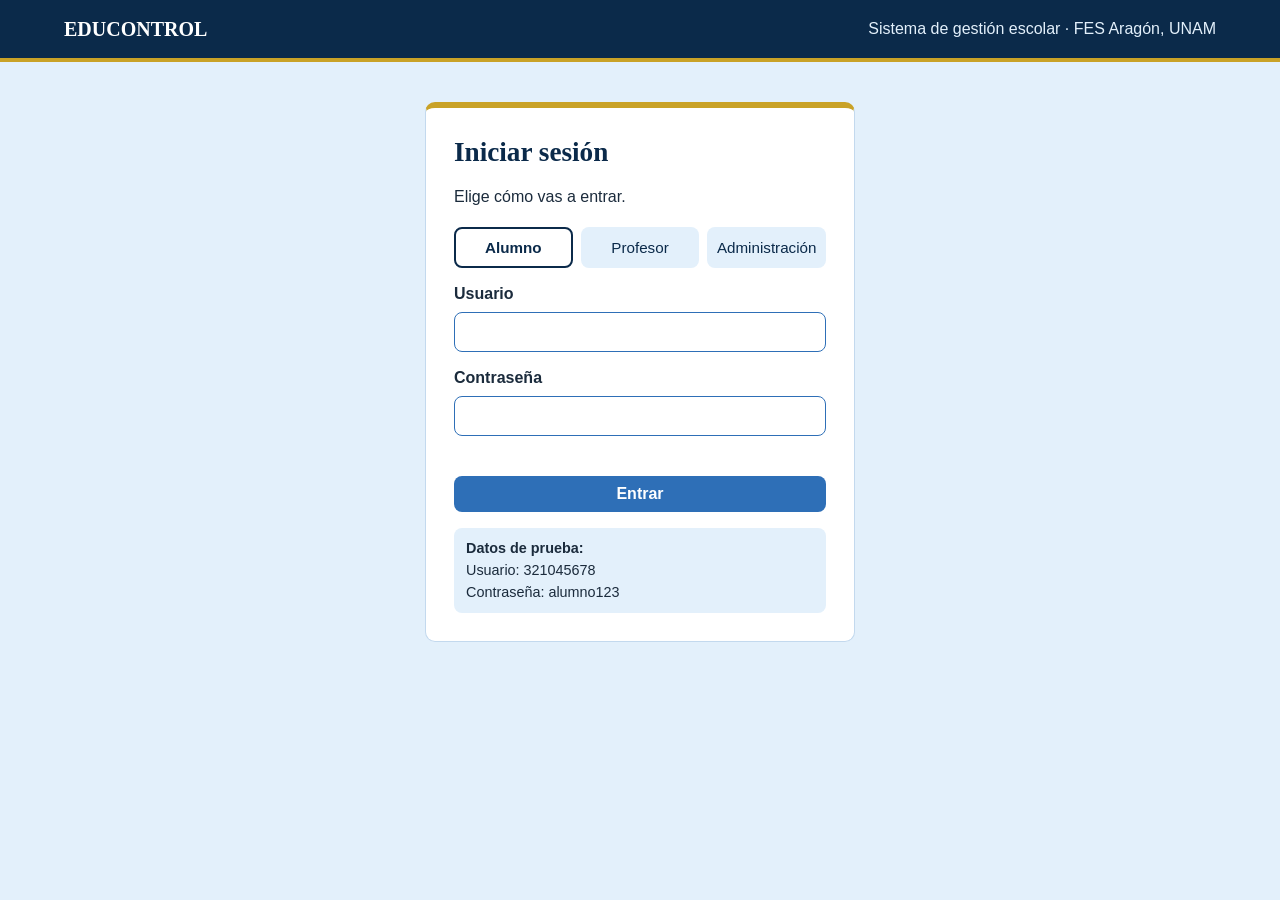
==== index.html @ aebd2494 "Add files via upload" ====
<!DOCTYPE html>
<html lang="es">
<head>
  <meta charset="UTF-8">
  <meta name="viewport" content="width=device-width, initial-scale=1">
  <title>EDUCONTROL – FES Aragón</title>
  <link rel="stylesheet" href="style.css">
</head>
<body>
  <header class="barra">
    <strong>EDUCONTROL</strong>
    <span>Sistema de gestión escolar · FES Aragón, UNAM</span>
  </header>

  <main>
    <form class="login" id="formLogin" novalidate>
      <h1>Iniciar sesión</h1>
      <p>Elige cómo vas a entrar.</p>

      <div class="roles" id="roles">
        <button type="button" data-rol="alumno" class="activo">Alumno</button>
        <button type="button" data-rol="profesor">Profesor</button>
        <button type="button" data-rol="admin">Administración</button>
      </div>

      <label for="usuario">Usuario</label>
      <input id="usuario" type="text" autocomplete="off">

      <label for="clave">Contraseña</label>
      <input id="clave" type="password">

      <p class="error" id="error"></p>
      <button class="boton" type="submit">Entrar</button>

      <div class="ayuda" id="ayuda"></div>
    </form>
  </main>

  <script src="datos.js"></script>
  <script src="login.js"></script>
</body>
</html>
---- style.css ----
:root {
  --marino: #0b2a4a;
  --dorado: #c9a227;
  --claro: #e3f0fb;
  --blanco: #ffffff;
  --azul: #2e6fb7;
  --texto: #1b2b3c;
  --ok: #1f7a4d;
  --alerta: #b3261e;
}

* { box-sizing: border-box; }

body {
  margin: 0;
  font-family: "Segoe UI", Arial, sans-serif;
  color: var(--texto);
  background: var(--claro);
  line-height: 1.5;
}

h1, h2, h3 { font-family: Georgia, "Times New Roman", serif; color: var(--marino); line-height: 1.2; }

/* Barra superior */
.barra {
  display: flex; justify-content: space-between; align-items: center; flex-wrap: wrap; gap: 8px;
  padding: 14px 5%;
  background: var(--marino);
  border-bottom: 4px solid var(--dorado);
  color: var(--claro);
}
.barra strong { color: var(--blanco); font-family: Georgia, serif; font-size: 1.25rem; }
.barra button { background: none; border: 1px solid var(--claro); color: var(--claro); padding: 6px 14px; border-radius: 6px; cursor: pointer; font-size: 0.95rem; }
.barra button:hover { background: var(--claro); color: var(--marino); }

/* Pestañas */
.pestanas { display: flex; flex-wrap: wrap; gap: 6px; padding: 14px 5% 0; }
.pestanas button {
  background: var(--blanco); color: var(--marino);
  border: 1px solid #c3d9ee; border-bottom: 0;
  padding: 10px 18px; border-radius: 8px 8px 0 0;
  font-size: 1rem; cursor: pointer;
}
.pestanas button.activa { background: var(--marino); color: var(--blanco); font-weight: 600; }

main { padding: 0 5% 50px; }
.panel { display: none; background: var(--blanco); padding: 26px; border: 1px solid #c3d9ee; border-radius: 0 10px 10px 10px; }
.panel.activo { display: block; }
.panel h2 { margin-top: 0; }

/* Tarjetas de resumen */
.tarjetas { display: grid; grid-template-columns: repeat(auto-fit, minmax(190px, 1fr)); gap: 14px; margin: 16px 0; }
.tarjetas div { background: var(--claro); border-left: 5px solid var(--dorado); padding: 14px 16px; border-radius: 8px; }
.tarjetas strong { display: block; font-size: 1.6rem; color: var(--marino); }

/* Tablas */
.tabla-caja { overflow-x: auto; }
table { width: 100%; border-collapse: collapse; }
th, td { padding: 10px 12px; text-align: left; border-bottom: 1px solid #d4e4f3; }
th { background: var(--marino); color: var(--blanco); white-space: nowrap; }

/* Tareas */
.lista { list-style: none; padding: 0; margin: 0; }
.lista li { display: flex; justify-content: space-between; align-items: center; flex-wrap: wrap; gap: 10px; padding: 14px; border: 1px solid #d4e4f3; border-radius: 8px; margin-bottom: 10px; }
.lista small { display: block; color: #4a5d70; }
.etiqueta { padding: 3px 10px; border-radius: 12px; font-size: 0.85rem; font-weight: 600; }
.pendiente { background: #fdecea; color: var(--alerta); }
.entregada { background: #e3f4ea; color: var(--ok); }
.boton { background: var(--azul); color: var(--blanco); border: 0; border-radius: 8px; padding: 9px 18px; font-size: 1rem; font-weight: 600; cursor: pointer; }
.boton:hover { background: #245c9a; }

/* Inicio de sesión */
.login { max-width: 430px; margin: 40px auto; background: var(--blanco); border: 1px solid #c3d9ee; border-top: 6px solid var(--dorado); border-radius: 10px; padding: 28px; }
.login h1 { margin: 0 0 6px; font-size: 1.7rem; }
.roles { display: flex; gap: 8px; margin: 18px 0 4px; }
.roles button { flex: 1; padding: 10px 4px; background: var(--claro); color: var(--marino); border: 2px solid transparent; border-radius: 8px; font-size: 0.95rem; cursor: pointer; }
.roles button.activo { border-color: var(--marino); font-weight: 700; background: var(--blanco); }
label { display: block; margin-top: 14px; font-weight: 600; }
input { width: 100%; padding: 10px 12px; margin-top: 6px; border: 1px solid var(--azul); border-radius: 8px; font-size: 1rem; }
.error { color: var(--alerta); min-height: 1.3em; margin: 8px 0 0; }
.ayuda { background: var(--claro); padding: 10px 12px; border-radius: 8px; font-size: 0.9rem; margin-top: 16px; }
.login .boton { width: 100%; margin-top: 12px; }

:focus-visible { outline: 3px solid var(--azul); outline-offset: 2px; }

/* Formularios dentro de los paneles */
.formulario { display: grid; grid-template-columns: repeat(auto-fit, minmax(190px, 1fr)); gap: 12px; align-items: end; margin-bottom: 18px; }
.formulario label { margin-top: 0; }
select { width: 100%; padding: 10px 12px; margin-top: 6px; border: 1px solid var(--azul); border-radius: 8px; font-size: 1rem; background: var(--blanco); }
input[type="checkbox"] { width: auto; margin: 0; transform: scale(1.3); }
td input[type="number"] { width: 90px; margin: 0; padding: 6px 8px; }
.mensaje { margin: 10px 0; font-weight: 600; min-height: 1.4em; }
.mensaje.ok { color: var(--ok); }
.mensaje.mal { color: var(--alerta); }
.chico { background: var(--alerta); padding: 6px 12px; font-size: 0.9rem; }
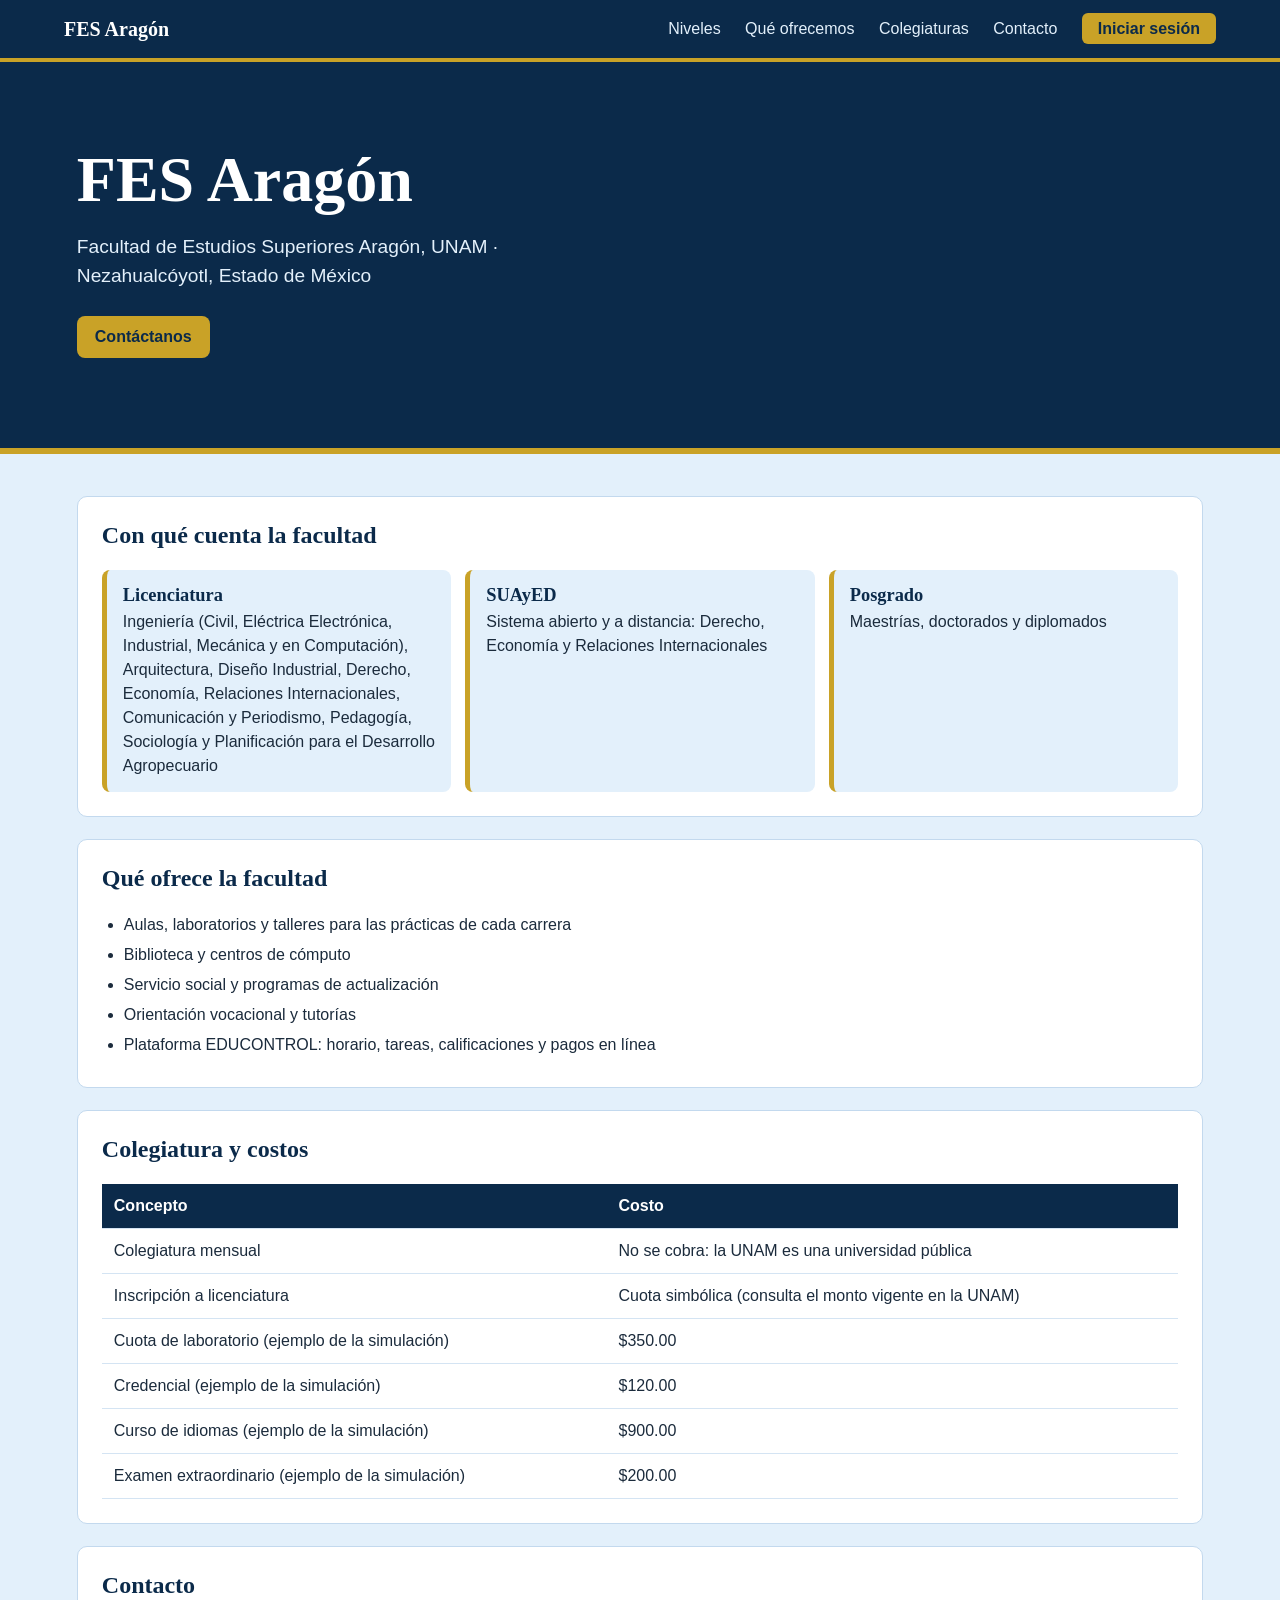
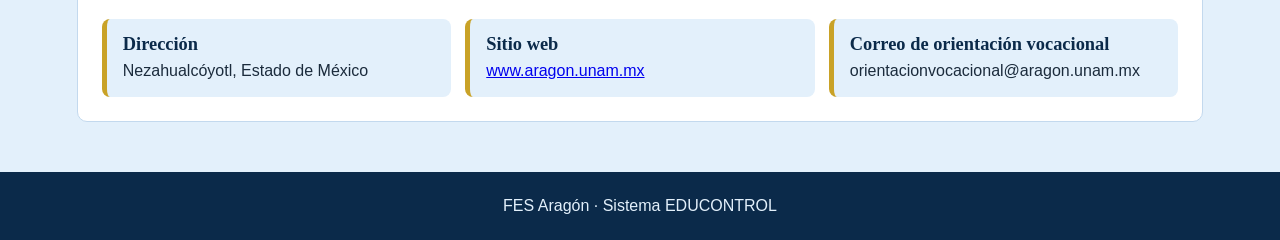
==== commit c734cc05: "Add files via upload" ====
--- a/index.html
+++ b/index.html
@@ -3,40 +3,83 @@
 <head>
   <meta charset="UTF-8">
   <meta name="viewport" content="width=device-width, initial-scale=1">
-  <title>EDUCONTROL – FES Aragón</title>
+  <title>FES Aragón</title>
   <link rel="stylesheet" href="style.css">
 </head>
 <body>
   <header class="barra">
-    <strong>EDUCONTROL</strong>
-    <span>Sistema de gestión escolar · FES Aragón, UNAM</span>
+    <strong id="nombreBarra"></strong>
+    <nav class="enlaces">
+      <a href="#niveles">Niveles</a>
+      <a href="#ofrece">Qué ofrecemos</a>
+      <a href="#colegiaturas">Colegiaturas</a>
+      <a href="#contacto">Contacto</a>
+      <a class="entrar" href="login.html">Iniciar sesión</a>
+    </nav>
   </header>
 
-  <main>
-    <form class="login" id="formLogin" novalidate>
-      <h1>Iniciar sesión</h1>
-      <p>Elige cómo vas a entrar.</p>
+  <section class="portada">
+    <h1 id="nombrePortada"></h1>
+    <p id="lema"></p>
+    <a class="boton" href="#contacto">Contáctanos</a>
+  </section>
 
-      <div class="roles" id="roles">
-        <button type="button" data-rol="alumno" class="activo">Alumno</button>
-        <button type="button" data-rol="profesor">Profesor</button>
-        <button type="button" data-rol="admin">Administración</button>
+  <main class="inicio">
+    <section id="niveles">
+      <h2>Con qué cuenta la facultad</h2>
+      <div class="cuadros" id="cuadroNiveles"></div>
+    </section>
+
+    <section id="ofrece">
+      <h2>Qué ofrece la facultad</h2>
+      <ul class="viñetas" id="listaOfrece"></ul>
+    </section>
+
+    <section id="colegiaturas">
+      <h2>Colegiatura y costos</h2>
+      <div class="tabla-caja">
+        <table>
+          <thead><tr><th>Concepto</th><th>Costo</th></tr></thead>
+          <tbody id="tablaPrecios"></tbody>
+        </table>
       </div>
+    </section>
 
-      <label for="usuario">Usuario</label>
-      <input id="usuario" type="text" autocomplete="off">
-
-      <label for="clave">Contraseña</label>
-      <input id="clave" type="password">
-
-      <p class="error" id="error"></p>
-      <button class="boton" type="submit">Entrar</button>
-
-      <div class="ayuda" id="ayuda"></div>
-    </form>
+    <section id="contacto">
+      <h2>Contacto</h2>
+      <div class="cuadros" id="cuadroContacto"></div>
+    </section>
   </main>
 
+  <footer class="pie"><p id="pie"></p></footer>
+
   <script src="datos.js"></script>
-  <script src="login.js"></script>
+  <script>
+    // Llena la página con los datos de ESCUELA (datos.js)
+    document.title = ESCUELA.nombre;
+    document.getElementById("nombreBarra").textContent = ESCUELA.nombre;
+    document.getElementById("nombrePortada").textContent = ESCUELA.nombre;
+    document.getElementById("lema").textContent = ESCUELA.lema;
+    document.getElementById("pie").textContent = ESCUELA.nombre + " · Sistema EDUCONTROL";
+
+    ESCUELA.niveles.forEach(function (n) {
+      document.getElementById("cuadroNiveles").innerHTML +=
+        "<div><h3>" + n.nombre + "</h3><p>" + n.detalle + "</p></div>";
+    });
+
+    ESCUELA.costos.forEach(function (c) {
+      document.getElementById("tablaPrecios").innerHTML += "<tr><td>" + c.concepto + "</td><td>" + c.costo + "</td></tr>";
+    });
+
+    ESCUELA.ofrece.forEach(function (texto) {
+      document.getElementById("listaOfrece").innerHTML += "<li>" + texto + "</li>";
+    });
+
+    const c = ESCUELA.contacto;
+    document.getElementById("cuadroContacto").innerHTML =
+      "<div><h3>Dirección</h3><p>" + c.direccion + "</p></div>" +
+      '<div><h3>Sitio web</h3><p><a href="' + c.sitio + '">' + c.sitio.replace("https://", "") + "</a></p></div>" +
+      "<div><h3>Correo de orientación vocacional</h3><p>" + c.correo + "</p></div>";
+  </script>
 </body>
 </html>
--- a/style.css
+++ b/style.css
@@ -93,3 +93,37 @@
 .mensaje.ok { color: var(--ok); }
 .mensaje.mal { color: var(--alerta); }
 .chico { background: var(--alerta); padding: 6px 12px; font-size: 0.9rem; }
+
+/* ===== Página de inicio (presentación de la escuela) ===== */
+.enlaces a { color: var(--claro); margin-left: 20px; text-decoration: none; }
+.enlaces a:hover { color: var(--blanco); text-decoration: underline; }
+.enlaces .entrar { background: var(--dorado); color: var(--marino); padding: 7px 16px; border-radius: 6px; font-weight: 600; }
+.enlaces .entrar:hover { text-decoration: none; background: #dcb83a; color: var(--marino); }
+.volver { color: var(--claro); text-decoration: none; }
+.volver:hover { text-decoration: underline; color: var(--blanco); }
+
+.portada { background: var(--marino); color: var(--claro); padding: 80px 6% 90px; border-bottom: 6px solid var(--dorado); }
+.portada h1 { color: var(--blanco); font-size: clamp(2.2rem, 6vw, 4rem); margin: 0 0 14px; }
+.portada p { font-size: 1.2rem; max-width: 46ch; margin: 0 0 26px; }
+.portada .boton { background: var(--dorado); color: var(--marino); text-decoration: none; display: inline-block; }
+
+.inicio { padding: 20px 6% 50px; }
+.inicio section { background: var(--blanco); border: 1px solid #c3d9ee; border-radius: 10px; padding: 24px; margin-top: 22px; }
+.inicio h2 { margin-top: 0; }
+.cuadros { display: grid; grid-template-columns: repeat(auto-fit, minmax(210px, 1fr)); gap: 14px; }
+.cuadros div { background: var(--claro); border-left: 5px solid var(--dorado); border-radius: 8px; padding: 14px 16px; }
+.cuadros h3 { margin: 0 0 4px; font-size: 1.15rem; }
+.cuadros p { margin: 0; }
+.viñetas { margin: 0; padding-left: 22px; }
+.viñetas li { margin-bottom: 6px; }
+.pie { background: var(--marino); color: var(--claro); text-align: center; padding: 22px 6%; }
+.pie p { margin: 0; }
+
+/* ===== Evaluación y actividades ===== */
+.caja { border: 1px solid #c3d9ee; border-radius: 10px; padding: 18px; margin-bottom: 22px; background: var(--claro); }
+.caja h3 { margin-top: 0; }
+textarea { width: 100%; padding: 10px 12px; margin-top: 6px; border: 1px solid var(--azul); border-radius: 8px; font-size: 1rem; font-family: inherit; }
+.detalle { flex-basis: 100%; overflow-x: auto; }
+td input[type="text"] { width: 100%; min-width: 170px; margin: 0; padding: 6px 8px; }
+.lista input[type="file"] { width: auto; margin: 0; padding: 4px; max-width: 220px; }
+#finalizar, #reabrir { margin-right: 8px; }
